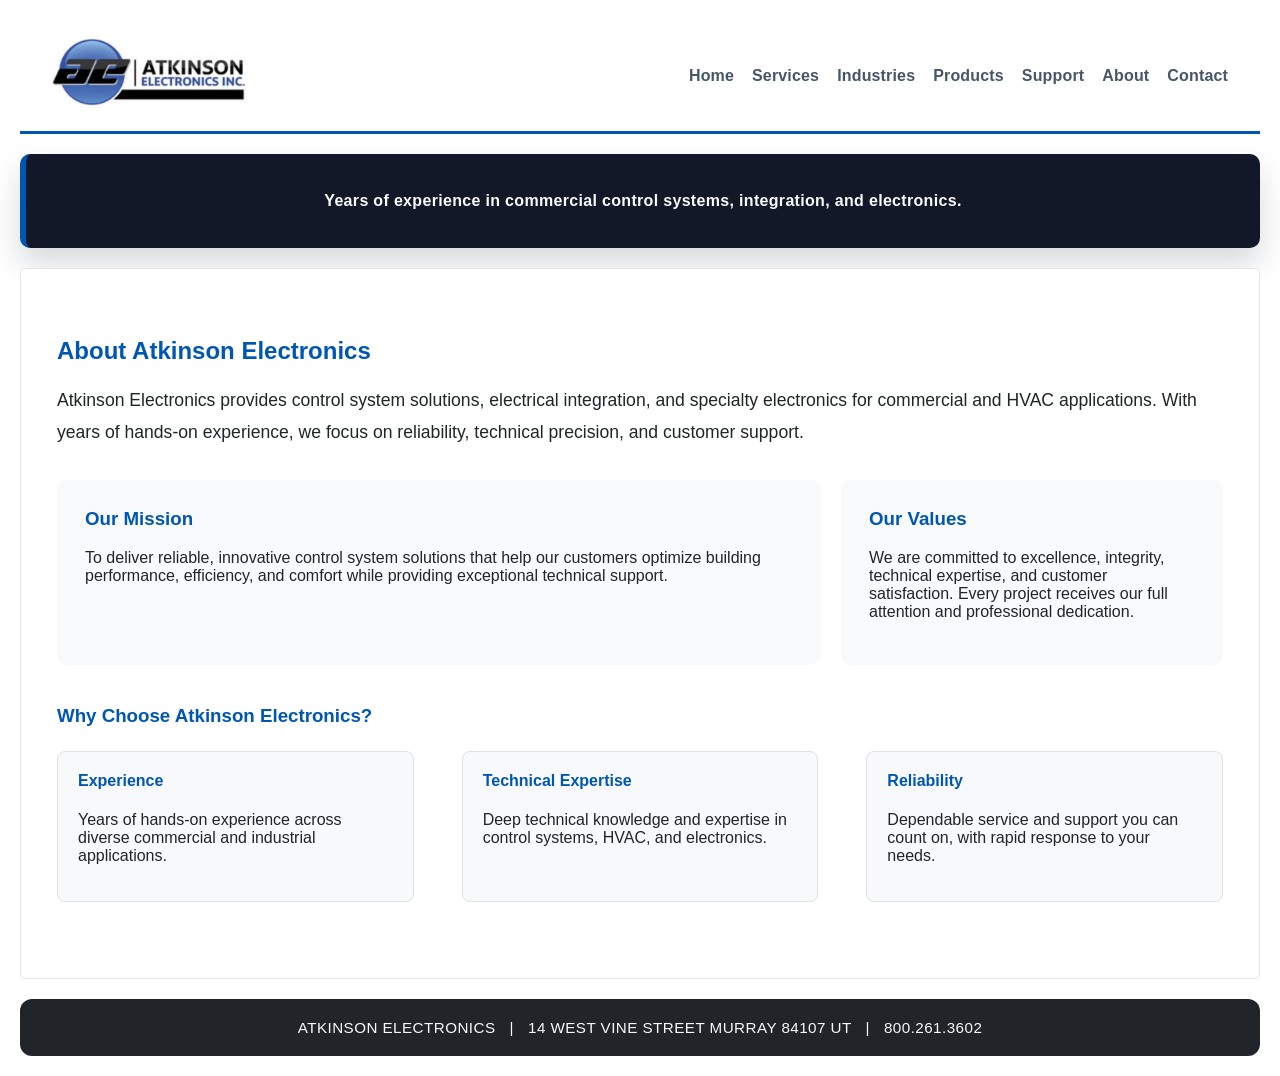
==== about.html @ 327e9774 "added pages for the menu bar" ====
<!DOCTYPE html>
<html lang="en">
<head>
  <meta charset="UTF-8" />
  <meta name="viewport" content="width=device-width, initial-scale=1.0"/>
  <title>About - Atkinson Electronics</title>
  <link rel="stylesheet" href="styles.css">
</head>
<body>
  <div class="container">
    <header class="topbar">
      <div class="brand-row">
        <a href="index.html"><img src="images/logo.png" alt="Atkinson Electronics Logo" class="logo"></a>
      </div>
      <nav class="nav">
        <a href="index.html" class="nav-item">Home</a>
        <a href="services.html" class="nav-item">Services</a>
        <a href="industries.html" class="nav-item">Industries</a>
        <a href="products.html" class="nav-item">Products</a>
        <a href="support.html" class="nav-item">Support</a>
        <a href="about.html" class="nav-item">About</a>
        <a href="contact.html" class="nav-item">Contact</a>
      </nav>
    </header>

    <section class="industrial-strip">
      <p>Years of experience in commercial control systems, integration, and electronics.</p>
    </section>

    <section class="section">
      <h2>About Atkinson Electronics</h2>
      <p style="font-size: 1.1rem; line-height: 1.8; margin-bottom: 24px;">Atkinson Electronics provides control system solutions, electrical integration, and specialty electronics for commercial and HVAC applications. With years of hands-on experience, we focus on reliability, technical precision, and customer support.</p>

      <div class="grid grid-2" style="margin-top: 32px;">
        <div style="padding: 28px; background: #f8fafc; border-radius: 10px;">
          <h3 style="color: #0056b3; margin-top: 0;">Our Mission</h3>
          <p>To deliver reliable, innovative control system solutions that help our customers optimize building performance, efficiency, and comfort while providing exceptional technical support.</p>
        </div>
        <div style="padding: 28px; background: #f8fafc; border-radius: 10px;">
          <h3 style="color: #0056b3; margin-top: 0;">Our Values</h3>
          <p>We are committed to excellence, integrity, technical expertise, and customer satisfaction. Every project receives our full attention and professional dedication.</p>
        </div>
      </div>

      <h3 style="margin-top: 40px; color: #0056b3;">Why Choose Atkinson Electronics?</h3>
      <div class="grid grid-3" style="margin-top: 24px;">
        <div class="card" style="text-align: left; padding: 20px;">
          <h4 style="color: #0056b3; margin-top: 0;">Experience</h4>
          <p>Years of hands-on experience across diverse commercial and industrial applications.</p>
        </div>
        <div class="card" style="text-align: left; padding: 20px;">
          <h4 style="color: #0056b3; margin-top: 0;">Technical Expertise</h4>
          <p>Deep technical knowledge and expertise in control systems, HVAC, and electronics.</p>
        </div>
        <div class="card" style="text-align: left; padding: 20px;">
          <h4 style="color: #0056b3; margin-top: 0;">Reliability</h4>
          <p>Dependable service and support you can count on, with rapid response to your needs.</p>
        </div>
      </div>
    </section>

    <footer class="site-footer">
      <p class="footer-text">ATKINSON ELECTRONICS &nbsp; | &nbsp; 14 WEST VINE STREET MURRAY 84107 UT &nbsp; | &nbsp; 800.261.3602</p>
    </footer>
  </div>
</body>
</html>
---- styles.css ----
body {
  font-family: Arial, sans-serif;
  background: white;
  margin: 0;
  padding: 20px;
  color: #212529;
}

.container {
  max-width: 1280px;
  margin: auto;
  display: flex;
  flex-direction: column;
  gap: 20px;
  overflow: visible;
}

.section {
  background: white;
  padding: 48px 36px;
  border-radius: 4px;
  box-shadow: none;
  border: 1px solid #e5e7eb;
}

.section > .grid {
  margin-top: 24px;
  margin-bottom: 28px;
}

.topbar {
  display: flex;
  align-items: center;
  justify-content: space-between;
  background: #ffffff;
  padding: 18px 32px;
  border-radius: 0;
  border-bottom: 3px solid #0056b3;
  box-shadow: none;
}

.brand-row {
  display: flex;
  align-items: center;
  gap: 18px;
}

.logo {
  max-width: 200px;
  height: auto;
}

.brand-row h1 {
  margin: 0;
  color: #0f172a;
  font-size: 1.55rem;
}

.brand-row p {
  margin: 4px 0 0;
  color: #475569;
  font-size: 0.95rem;
}
.hero-section {
  display: grid;
  grid-template-columns: 1.2fr 1fr;
  align-items: stretch;
  gap: 0;
  padding: 0;
  background: #1f2933;
  color: #fff;
  min-height: 430px;
  overflow: hidden;
  border-radius: 4px;
  box-shadow: none;
  width: 100%;
  margin: 0;
}

.hero-copy {
  padding: 64px 48px;
  display: flex;
  flex-direction: column;
  justify-content: center;
}

.hero-copy .eyebrow {
  display: inline-block;
  margin-bottom: 14px;
  color: #8ab4f8;
  font-size: 0.9rem;
  font-weight: 700;
  letter-spacing: 0.14em;
  text-transform: uppercase;
}

.hero-copy h2 {
  font-size: 2.8rem;
  line-height: 1.05;
  margin: 0 0 20px;
  color: #ffffff;
}

.hero-copy p {
  color: #d8d8d8;
  font-size: 1rem;
  line-height: 1.75;
  max-width: 620px;
}

.hero-actions {
  margin-top: 24px;
}

.hero-image {
  display: block;
  overflow: hidden;
  margin: 0;
  border-radius: 0;
}

.hero-image img {
  width: 100%;
  height: 100%;
  object-fit: cover;
  border-radius: 0;
}
.industrial-strip {
  background: #121827;
  color: #f8fafc;
  padding: 22px 28px;
  border-radius: 10px;
  border-left: 6px solid #0056b3;
  text-align: center;
  font-size: 1rem;
  font-weight: 600;
  letter-spacing: 0.02em;
  box-shadow: 0 16px 30px rgba(15,23,42,0.16);
}

@media (max-width: 900px) {
  .hero-section {
    grid-template-columns: 1fr;
    padding: 22px;
    width: calc(100% + 40px);
    margin-left: -20px;
  }

  .hero-image {
    justify-content: center;
    margin-top: 10px;
  }
}

.grid {
  display: grid;
  gap: 20px;
}

.grid-2 {
  grid-template-columns: 2fr 1fr;
}

.grid-3 {
  grid-template-columns: repeat(3, minmax(260px, 1fr));
  gap: 48px;
  justify-items: stretch;
  overflow: visible;
}

.flip-card {
  perspective: 2200px;
  width: 100%;
  position: relative;
  z-index: 1;
}

.flip-card:hover,
.flip-card:focus-within {
  z-index: 10;
}

.flip-card-inner {
  position: relative;
  width: 100%;
  min-height: 150px;
  transition: transform 0.6s ease;
  transform-style: preserve-3d;
  transform-origin: center center;
}

.flip-card:hover .flip-card-inner,
.flip-card:focus-within .flip-card-inner {
  transform: rotateY(180deg);
}

.flip-card-face {
  position: absolute;
  top: 0;
  left: 0;
  width: 100%;
  height: 100%;
  display: flex;
  align-items: center;
  justify-content: center;
  padding: 18px;
  border-radius: 8px;
  border: 1px solid #dee2e6;
  background: #ffffff;
  box-shadow: 0 1px 4px rgba(15,23,42,0.08);
  backface-visibility: hidden;
  -webkit-backface-visibility: hidden;
}

.flip-card-front {
  color: #0f172a;
}

.flip-card-front h3 {
  margin: 0;
  font-size: 1.2rem;
}

.flip-card-back {
  transform: rotateY(180deg);
  background: #f8fafc;
  color: #334155;
}

.flip-card-back p {
  margin: 0;
  line-height: 1.7;
}

.card {
  background: #f8f9fa;
  border: 1px solid #dee2e6;
  padding: 15px;
  border-radius: 8px;
  text-align: center;
}

.btn {
  background: #0056b3;
  color: white;
  border: none;
  padding: 10px 15px;
  display: inline-block;
  border-radius: 6px;
  margin-right: 10px;
  margin-top: 10px;
  text-decoration: none;
  cursor: pointer;
}

.btn:hover {
  background: #004085;
}

.nav {
  display: flex;
  flex-wrap: wrap;
  gap: 18px;
  justify-content: flex-end;
  align-items: center;
}

.nav-item {
  padding: 0;
  border-radius: 0;
  background: transparent;
  border: none;
  text-decoration: none;
  color: #475569;
  font-weight: 600;
  letter-spacing: 0.01em;
  transition: color 0.2s ease;
}

.nav-item:hover {
  color: #0f172a;
  text-decoration: underline;
}

h1, h2 {
  color: #0056b3;
}

.section-bg-circuit-board {
  background: linear-gradient(rgba(33,37,41,0.6), rgba(33,37,41,0.6)), url("images/circuitBoard.png");
  background-size: cover;
  background-position: center;
  color: #f8f9fa;
  padding: 40px 30px;
  min-height: 280px;
  display: flex;
  flex-direction: column;
  justify-content: center;
  align-items: center;
  text-align: center;
}

.section-bg-circuit-board h2 {
  font-size: 2.4rem;
  font-weight: 800;
  margin-bottom: 0.8rem;
  color: #8ec5ff;
  text-shadow: 0 3px 15px rgba(0,0,0,0.45);
  letter-spacing: 0.02em;
}

.section-bg-circuit-board p {
  font-size: 1.05rem;
  line-height: 1.8;
  max-width: 720px;
  text-shadow: 0 2px 10px rgba(0,0,0,0.35);
  margin: 0 auto 1.2rem;
}

.section-bg-circuit-board .btn {
  background: #0056b3;
  color: white;
  box-shadow: 0 6px 18px rgba(0,0,0,0.18);
  padding: 10px 18px;
  font-size: 0.95rem;
  min-width: 180px;
}

.section-bg-circuit-board .btn:hover {
  background: #004085;
}

.site-footer {
  background: #212529;
  color: #f8f9fa;
  text-align: center;
  padding: 20px;
  border-radius: 12px;
}

.footer-text {
  margin: 0;
  font-size: 0.95rem;
  letter-spacing: 0.03em;
}
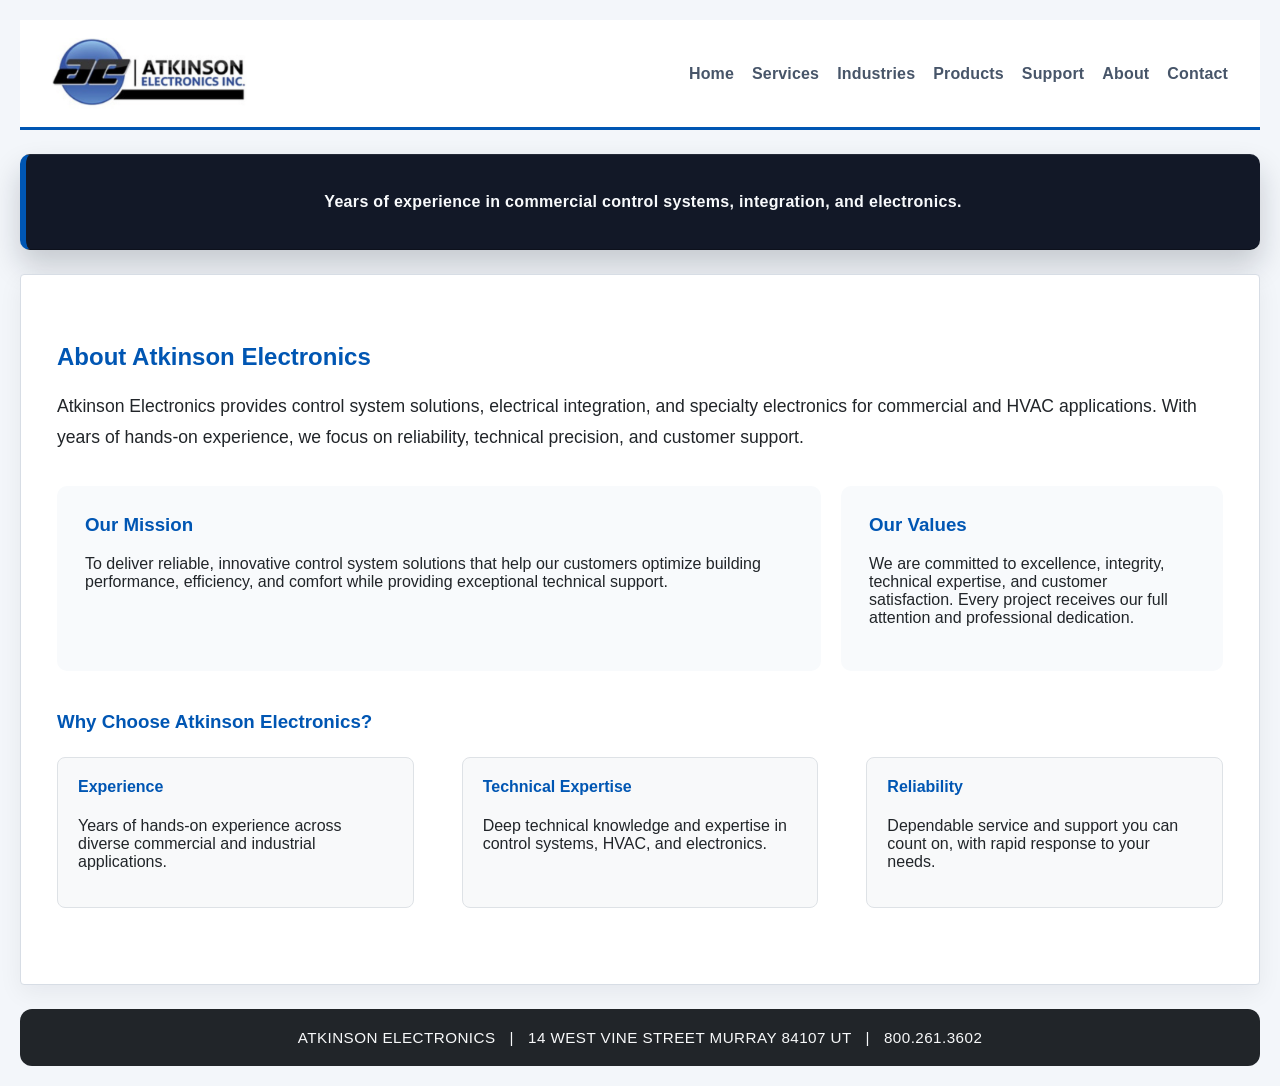
==== commit acf23db9: "added js file, also should be mobile friendly." ====
--- a/about.html
+++ b/about.html
@@ -12,7 +12,10 @@
       <div class="brand-row">
         <a href="index.html"><img src="images/logo.png" alt="Atkinson Electronics Logo" class="logo"></a>
       </div>
-      <nav class="nav">
+      <button class="nav-toggle" type="button" aria-expanded="false" aria-controls="site-nav">
+        Menu
+      </button>
+      <nav class="nav" id="site-nav">
         <a href="index.html" class="nav-item">Home</a>
         <a href="services.html" class="nav-item">Services</a>
         <a href="industries.html" class="nav-item">Industries</a>
@@ -63,5 +66,6 @@
       <p class="footer-text">ATKINSON ELECTRONICS &nbsp; | &nbsp; 14 WEST VINE STREET MURRAY 84107 UT &nbsp; | &nbsp; 800.261.3602</p>
     </footer>
   </div>
+  <script src="script.js"></script>
 </body>
-</html>+</html>
--- a/styles.css
+++ b/styles.css
@@ -1,9 +1,18 @@
 body {
   font-family: Arial, sans-serif;
-  background: white;
+  background: #f3f6fa;
   margin: 0;
   padding: 20px;
   color: #212529;
+}
+
+* {
+  box-sizing: border-box;
+}
+
+img {
+  display: block;
+  max-width: 100%;
 }
 
 .container {
@@ -11,7 +20,7 @@
   margin: auto;
   display: flex;
   flex-direction: column;
-  gap: 20px;
+  gap: 24px;
   overflow: visible;
 }
 
@@ -19,8 +28,8 @@
   background: white;
   padding: 48px 36px;
   border-radius: 4px;
-  box-shadow: none;
-  border: 1px solid #e5e7eb;
+  box-shadow: 0 8px 24px rgba(15,23,42,0.06);
+  border: 1px solid #d7dde5;
 }
 
 .section > .grid {
@@ -131,24 +140,27 @@
   padding: 22px 28px;
   border-radius: 10px;
   border-left: 6px solid #0056b3;
+  border-top: 1px solid rgba(255,255,255,0.08);
+  border-bottom: 1px solid rgba(0,0,0,0.28);
   text-align: center;
   font-size: 1rem;
   font-weight: 600;
   letter-spacing: 0.02em;
-  box-shadow: 0 16px 30px rgba(15,23,42,0.16);
+  box-shadow: 0 16px 30px rgba(15,23,42,0.2);
 }
 
 @media (max-width: 900px) {
   .hero-section {
     grid-template-columns: 1fr;
-    padding: 22px;
-    width: calc(100% + 40px);
-    margin-left: -20px;
+    min-height: 0;
   }
 
   .hero-image {
-    justify-content: center;
-    margin-top: 10px;
+    min-height: 260px;
+  }
+
+  .hero-image img {
+    min-height: 260px;
   }
 }
 
@@ -157,20 +169,24 @@
   gap: 20px;
 }
 
+.grid > * {
+  min-width: 0;
+}
+
 .grid-2 {
   grid-template-columns: 2fr 1fr;
 }
 
 .grid-3 {
-  grid-template-columns: repeat(3, minmax(260px, 1fr));
+  grid-template-columns: repeat(auto-fit, minmax(min(100%, 260px), 1fr));
   gap: 48px;
   justify-items: stretch;
-  overflow: visible;
 }
 
 .flip-card {
   perspective: 2200px;
   width: 100%;
+  height: 150px;
   position: relative;
   z-index: 1;
 }
@@ -183,7 +199,7 @@
 .flip-card-inner {
   position: relative;
   width: 100%;
-  min-height: 150px;
+  height: 100%;
   transition: transform 0.6s ease;
   transform-style: preserve-3d;
   transform-origin: center center;
@@ -198,6 +214,7 @@
   position: absolute;
   top: 0;
   left: 0;
+  box-sizing: border-box;
   width: 100%;
   height: 100%;
   display: flex;
@@ -206,14 +223,15 @@
   padding: 18px;
   border-radius: 8px;
   border: 1px solid #dee2e6;
-  background: #ffffff;
+  background: #0056b3;
   box-shadow: 0 1px 4px rgba(15,23,42,0.08);
   backface-visibility: hidden;
   -webkit-backface-visibility: hidden;
+
 }
 
 .flip-card-front {
-  color: #0f172a;
+  color: #ffffff;
 }
 
 .flip-card-front h3 {
@@ -223,8 +241,8 @@
 
 .flip-card-back {
   transform: rotateY(180deg);
-  background: #f8fafc;
-  color: #334155;
+  background: #004a99;
+  color: #ffffff;
 }
 
 .flip-card-back p {
@@ -238,6 +256,59 @@
   padding: 15px;
   border-radius: 8px;
   text-align: center;
+}
+
+.accordion {
+  display: grid;
+  gap: 12px;
+}
+
+.accordion-item {
+  background: #f8f9fa;
+  border: 1px solid #dee2e6;
+  border-radius: 8px;
+  overflow: hidden;
+}
+
+.accordion-item summary {
+  display: flex;
+  align-items: center;
+  justify-content: space-between;
+  gap: 16px;
+  padding: 16px;
+  color: #0056b3;
+  font-weight: 700;
+  cursor: pointer;
+  list-style: none;
+}
+
+.accordion-item summary::-webkit-details-marker {
+  display: none;
+}
+
+.accordion-item summary::after {
+  content: "+";
+  flex: 0 0 auto;
+  color: #0056b3;
+  font-size: 1.35rem;
+  line-height: 1;
+}
+
+.accordion-item[open] summary {
+  background: #0056b3;
+  color: #ffffff;
+}
+
+.accordion-item[open] summary::after {
+  content: "-";
+  color: #ffffff;
+}
+
+.accordion-item p {
+  margin: 0;
+  padding: 16px;
+  color: #334155;
+  line-height: 1.7;
 }
 
 .btn {
@@ -265,6 +336,22 @@
   align-items: center;
 }
 
+.nav-toggle {
+  display: none;
+  background: #0056b3;
+  color: #ffffff;
+  border: 0;
+  border-radius: 6px;
+  padding: 10px 14px;
+  font: inherit;
+  font-weight: 700;
+  cursor: pointer;
+}
+
+.nav-toggle:hover {
+  background: #004085;
+}
+
 .nav-item {
   padding: 0;
   border-radius: 0;
@@ -284,6 +371,7 @@
 
 h1, h2 {
   color: #0056b3;
+  line-height: 1.15;
 }
 
 .section-bg-circuit-board {
@@ -342,4 +430,188 @@
   margin: 0;
   font-size: 0.95rem;
   letter-spacing: 0.03em;
-}
+  overflow-wrap: anywhere;
+}
+
+@media (max-width: 900px) {
+  body {
+    padding: 14px;
+  }
+
+  .container {
+    gap: 18px;
+  }
+
+  .topbar {
+    flex-direction: column;
+    align-items: center;
+    gap: 18px;
+    padding: 18px;
+  }
+
+  .logo {
+    max-width: 180px;
+  }
+
+  .nav {
+    justify-content: center;
+    gap: 10px 16px;
+  }
+
+  .nav-item {
+    font-size: 0.95rem;
+  }
+
+  .section {
+    padding: 34px 24px;
+  }
+
+  .hero-copy {
+    padding: 42px 28px;
+  }
+
+  .hero-copy h2 {
+    font-size: 2.15rem;
+  }
+
+  .grid-2 {
+    grid-template-columns: 1fr;
+  }
+
+  .grid-3 {
+    gap: 20px;
+  }
+
+  .section-bg-circuit-board h2 {
+    font-size: 2rem;
+  }
+}
+
+@media (max-width: 560px) {
+  body {
+    padding: 10px;
+  }
+
+  .container {
+    gap: 14px;
+  }
+
+  .topbar {
+    align-items: stretch;
+    gap: 12px;
+    padding: 16px 12px;
+  }
+
+  .brand-row {
+    justify-content: center;
+  }
+
+  .nav-toggle {
+    display: block;
+    width: 100%;
+  }
+
+  .nav {
+    display: none;
+    width: 100%;
+    gap: 0;
+    border: 1px solid #d7dde5;
+    border-radius: 8px;
+    overflow: hidden;
+  }
+
+  .nav.is-open {
+    display: grid;
+  }
+
+  .nav-item {
+    display: block;
+    padding: 12px 14px;
+    background: #ffffff;
+    border-bottom: 1px solid #e5e7eb;
+    font-size: 0.9rem;
+  }
+
+  .nav-item:last-child {
+    border-bottom: 0;
+  }
+
+  .nav-item:hover {
+    background: #f8fafc;
+    text-decoration: none;
+  }
+
+  .section {
+    padding: 28px 18px;
+  }
+
+  .section > .grid {
+    margin-bottom: 12px;
+  }
+
+  .hero-copy {
+    padding: 34px 22px;
+  }
+
+  .hero-copy .eyebrow {
+    font-size: 0.78rem;
+    line-height: 1.4;
+  }
+
+  .hero-copy h2 {
+    font-size: 1.85rem;
+    line-height: 1.12;
+  }
+
+  .hero-copy p {
+    font-size: 0.95rem;
+    line-height: 1.65;
+  }
+
+  .hero-actions {
+    display: grid;
+    gap: 10px;
+  }
+
+  .btn {
+    width: 100%;
+    margin: 0;
+    text-align: center;
+  }
+
+  .hero-image {
+    min-height: 220px;
+  }
+
+  .hero-image img {
+    min-height: 220px;
+  }
+
+  .industrial-strip {
+    padding: 18px;
+    font-size: 0.95rem;
+  }
+
+  .accordion-item summary {
+    align-items: flex-start;
+    padding: 14px;
+    font-size: 0.98rem;
+  }
+
+  .accordion-item p {
+    padding: 14px;
+  }
+
+  .section-bg-circuit-board {
+    padding: 34px 20px;
+  }
+
+  .section-bg-circuit-board h2 {
+    font-size: 1.7rem;
+  }
+
+  .footer-text {
+    font-size: 0.82rem;
+    line-height: 1.6;
+  }
+}
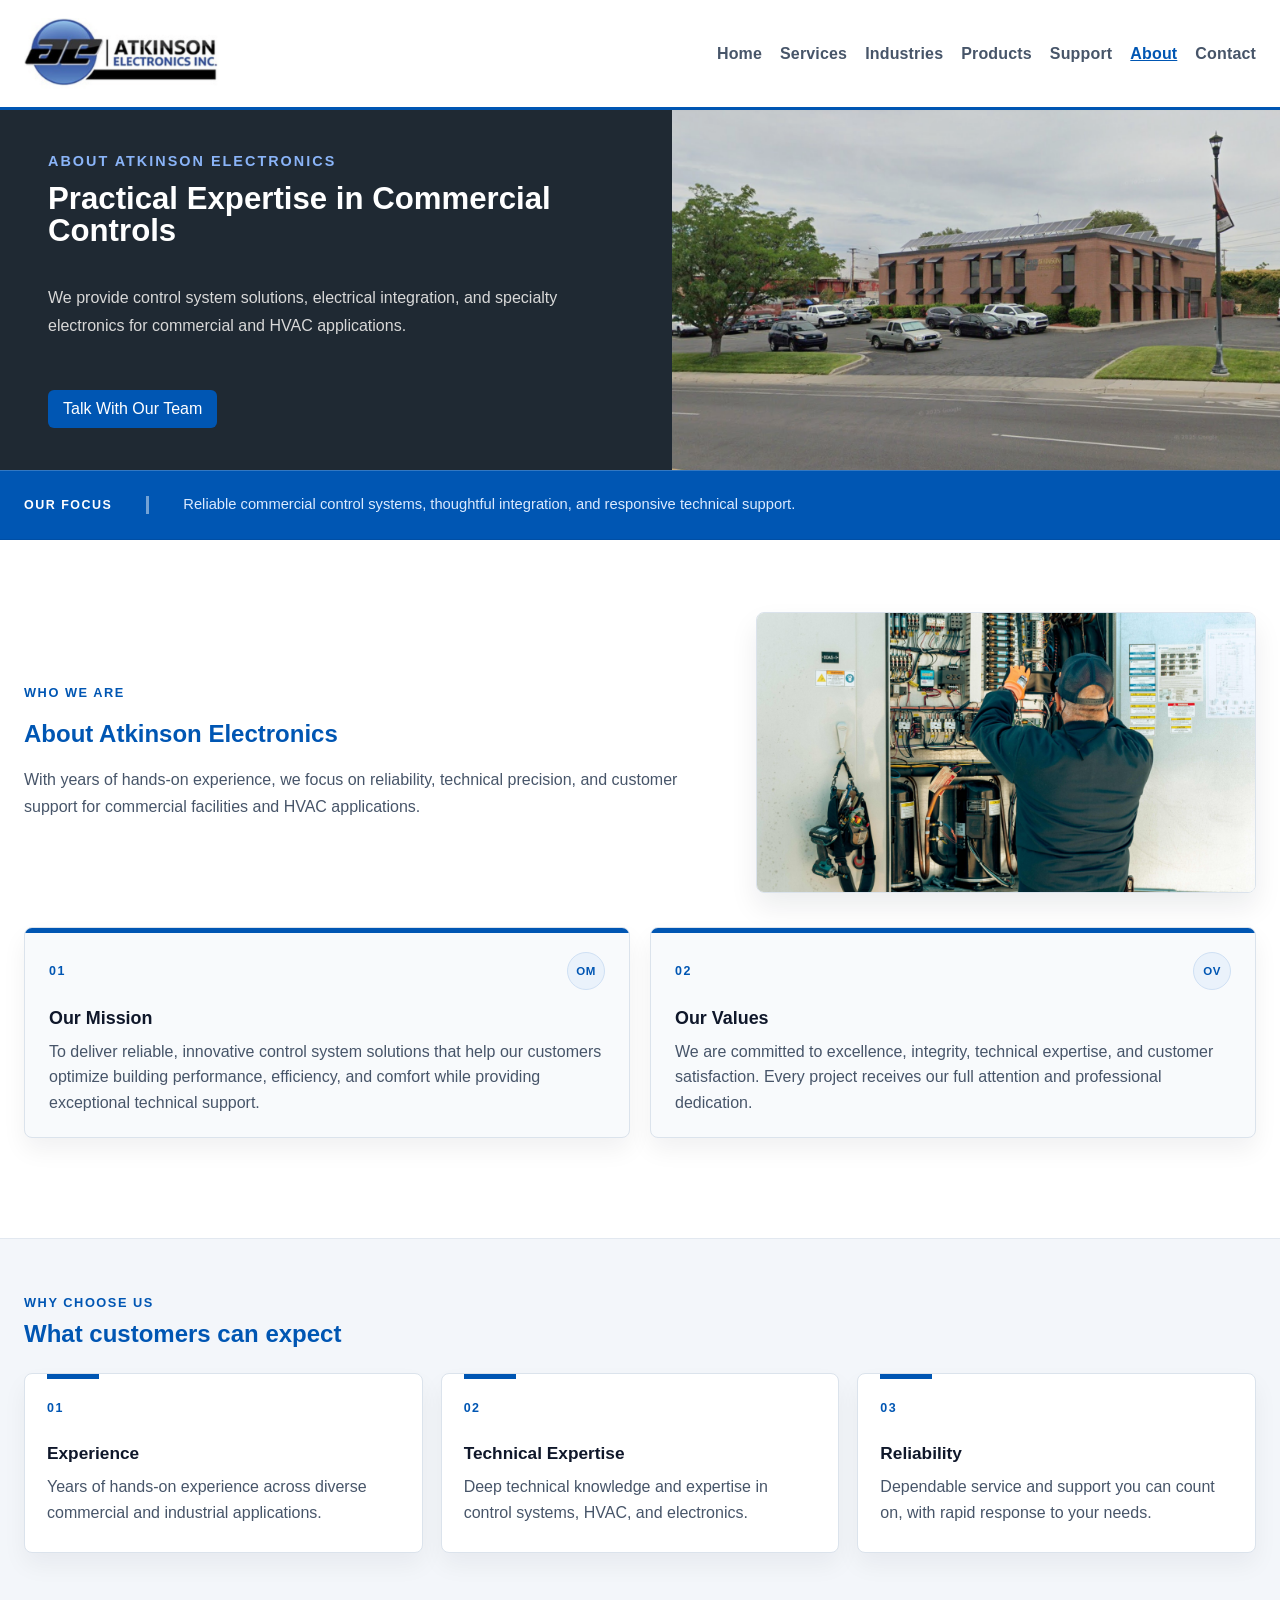
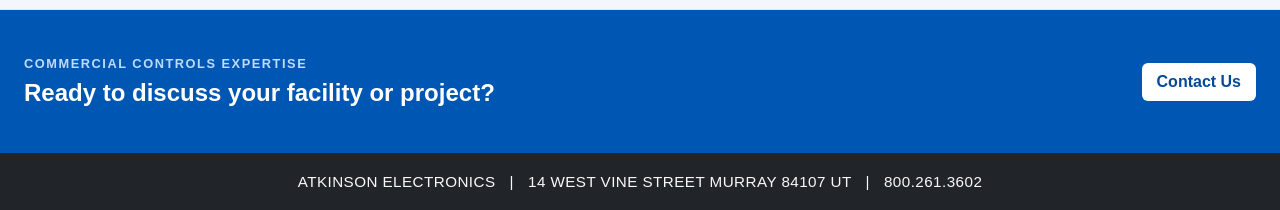
==== commit b93a93db: "added pictures, added styling to everything" ====
--- a/about.html
+++ b/about.html
@@ -6,7 +6,7 @@
   <title>About - Atkinson Electronics</title>
   <link rel="stylesheet" href="styles.css">
 </head>
-<body>
+<body class="interior-page about-page">
   <div class="container">
     <header class="topbar">
       <div class="brand-row">
@@ -19,46 +19,90 @@
         <a href="index.html" class="nav-item">Home</a>
         <a href="services.html" class="nav-item">Services</a>
         <a href="industries.html" class="nav-item">Industries</a>
-        <a href="products.html" class="nav-item">Products</a>
+        <a href="https://atkinsonelectronics.com/" class="nav-item">Products</a>
         <a href="support.html" class="nav-item">Support</a>
-        <a href="about.html" class="nav-item">About</a>
+        <a href="about.html" class="nav-item" aria-current="page">About</a>
         <a href="contact.html" class="nav-item">Contact</a>
       </nav>
     </header>
 
-    <section class="industrial-strip">
-      <p>Years of experience in commercial control systems, integration, and electronics.</p>
+    <section class="section hero-section interior-hero">
+      <div class="hero-copy">
+        <div class="eyebrow">About Atkinson Electronics</div>
+        <h1>Practical Expertise in Commercial Controls</h1>
+        <p>We provide control system solutions, electrical integration, and specialty electronics for commercial and HVAC applications.</p>
+        <div class="hero-actions">
+          <a href="contact.html" class="btn">Talk With Our Team</a>
+        </div>
+      </div>
+      <div class="hero-image">
+        <img src="images/atkinson-building.png" alt="Atkinson Electronics building in Murray, Utah">
+      </div>
     </section>
 
-    <section class="section">
-      <h2>About Atkinson Electronics</h2>
-      <p style="font-size: 1.1rem; line-height: 1.8; margin-bottom: 24px;">Atkinson Electronics provides control system solutions, electrical integration, and specialty electronics for commercial and HVAC applications. With years of hands-on experience, we focus on reliability, technical precision, and customer support.</p>
+    <section class="industrial-strip" aria-label="Company experience">
+      <div class="industrial-strip-inner">
+        <strong class="industrial-strip-label">Our Focus</strong>
+        <p>Reliable commercial control systems, thoughtful integration, and responsive technical support.</p>
+      </div>
+    </section>
 
-      <div class="grid grid-2" style="margin-top: 32px;">
-        <div style="padding: 28px; background: #f8fafc; border-radius: 10px;">
-          <h3 style="color: #0056b3; margin-top: 0;">Our Mission</h3>
+    <section class="section services-section page-band-white">
+      <div class="services-overview">
+        <div class="services-overview-copy">
+          <p class="section-kicker">Who we are</p>
+          <h2>About Atkinson Electronics</h2>
+          <p class="section-intro">With years of hands-on experience, we focus on reliability, technical precision, and customer support for commercial facilities and HVAC applications.</p>
+        </div>
+        <figure class="services-overview-media">
+          <img src="images/tech-panel.jpg" alt="Technician working with commercial control panel equipment">
+        </figure>
+      </div>
+
+      <div class="grid service-card-grid">
+        <div class="service-card">
+          <div class="service-card-header"><span class="service-label">01</span><span class="service-icon" aria-hidden="true">OM</span></div>
+          <h3>Our Mission</h3>
           <p>To deliver reliable, innovative control system solutions that help our customers optimize building performance, efficiency, and comfort while providing exceptional technical support.</p>
         </div>
-        <div style="padding: 28px; background: #f8fafc; border-radius: 10px;">
-          <h3 style="color: #0056b3; margin-top: 0;">Our Values</h3>
+        <div class="service-card">
+          <div class="service-card-header"><span class="service-label">02</span><span class="service-icon" aria-hidden="true">OV</span></div>
+          <h3>Our Values</h3>
           <p>We are committed to excellence, integrity, technical expertise, and customer satisfaction. Every project receives our full attention and professional dedication.</p>
         </div>
       </div>
+    </section>
 
-      <h3 style="margin-top: 40px; color: #0056b3;">Why Choose Atkinson Electronics?</h3>
-      <div class="grid grid-3" style="margin-top: 24px;">
-        <div class="card" style="text-align: left; padding: 20px;">
-          <h4 style="color: #0056b3; margin-top: 0;">Experience</h4>
+    <section class="service-process page-band-soft" aria-labelledby="about-values-title">
+      <div class="band-inner">
+        <div class="service-process-header">
+          <p class="section-kicker">Why choose us</p>
+          <h2 id="about-values-title">What customers can expect</h2>
+        </div>
+        <div class="service-process-steps">
+          <div class="process-step">
+            <span class="process-step-number">01</span>
+            <h3>Experience</h3>
           <p>Years of hands-on experience across diverse commercial and industrial applications.</p>
+          </div>
+          <div class="process-step">
+            <span class="process-step-number">02</span>
+            <h3>Technical Expertise</h3>
+          <p>Deep technical knowledge and expertise in control systems, HVAC, and electronics.</p>
+          </div>
+          <div class="process-step">
+            <span class="process-step-number">03</span>
+            <h3>Reliability</h3>
+          <p>Dependable service and support you can count on, with rapid response to your needs.</p>
+          </div>
         </div>
-        <div class="card" style="text-align: left; padding: 20px;">
-          <h4 style="color: #0056b3; margin-top: 0;">Technical Expertise</h4>
-          <p>Deep technical knowledge and expertise in control systems, HVAC, and electronics.</p>
-        </div>
-        <div class="card" style="text-align: left; padding: 20px;">
-          <h4 style="color: #0056b3; margin-top: 0;">Reliability</h4>
-          <p>Dependable service and support you can count on, with rapid response to your needs.</p>
-        </div>
+      </div>
+    </section>
+
+    <section class="service-cta">
+      <div class="service-cta-inner band-inner">
+        <div><p class="section-kicker">Commercial controls expertise</p><h2>Ready to discuss your facility or project?</h2></div>
+        <a href="contact.html" class="btn btn-light">Contact Us</a>
       </div>
     </section>
 
--- a/styles.css
+++ b/styles.css
@@ -103,6 +103,7 @@
   text-transform: uppercase;
 }
 
+.hero-copy h1,
 .hero-copy h2 {
   font-size: 2.8rem;
   line-height: 1.05;
@@ -135,18 +136,43 @@
   border-radius: 0;
 }
 .industrial-strip {
-  background: #121827;
-  color: #f8fafc;
-  padding: 22px 28px;
+  background: #0056b3;
+  color: #ffffff;
+  padding: 0;
   border-radius: 10px;
-  border-left: 6px solid #0056b3;
-  border-top: 1px solid rgba(255,255,255,0.08);
-  border-bottom: 1px solid rgba(0,0,0,0.28);
-  text-align: center;
-  font-size: 1rem;
-  font-weight: 600;
-  letter-spacing: 0.02em;
-  box-shadow: 0 16px 30px rgba(15,23,42,0.2);
+  border-left: 6px solid #004a99;
+  border-top: 1px solid rgba(255, 255, 255, 0.2);
+  border-bottom: 1px solid rgba(0, 64, 133, 0.32);
+  box-shadow: none;
+}
+
+.industrial-strip-inner {
+  display: grid;
+  grid-template-columns: auto minmax(0, 1fr);
+  align-items: center;
+  gap: 34px;
+  width: min(calc(100% - 48px), 1280px);
+  margin: 0 auto;
+  padding: 22px 0;
+}
+
+.industrial-strip-label {
+  padding-right: 34px;
+  border-right: 3px solid rgba(255, 255, 255, 0.45);
+  color: #ffffff;
+  font-size: 0.78rem;
+  letter-spacing: 0.12em;
+  line-height: 1.5;
+  text-transform: uppercase;
+  white-space: nowrap;
+}
+
+.industrial-strip-inner p {
+  margin: 0;
+  color: #dbeafe;
+  font-size: 0.92rem;
+  font-weight: 400;
+  line-height: 1.6;
 }
 
 @media (max-width: 900px) {
@@ -186,7 +212,7 @@
 .flip-card {
   perspective: 2200px;
   width: 100%;
-  height: 150px;
+  height: 200px;
   position: relative;
   z-index: 1;
 }
@@ -240,13 +266,16 @@
 }
 
 .flip-card-back {
+  justify-content: flex-start;
   transform: rotateY(180deg);
   background: #004a99;
   color: #ffffff;
+  text-align: left;
 }
 
 .flip-card-back p {
   margin: 0;
+  font-size: 0.96rem;
   line-height: 1.7;
 }
 
@@ -258,16 +287,186 @@
   text-align: center;
 }
 
+.section-intro {
+  max-width: 820px;
+  margin: -2px 0 28px;
+  color: #475569;
+  line-height: 1.7;
+}
+
+.section-kicker {
+  margin: 0 0 10px;
+  color: #0056b3;
+  font-size: 0.8rem;
+  font-weight: 800;
+  letter-spacing: 0.12em;
+  text-transform: uppercase;
+}
+
+.support-section {
+  background:
+    linear-gradient(135deg, rgba(0, 86, 179, 0.06), rgba(255, 255, 255, 0) 42%),
+    #ffffff;
+}
+
+.support-grid {
+  grid-template-columns: repeat(2, minmax(0, 1fr));
+  gap: 18px;
+}
+
+.support-card {
+  position: relative;
+  overflow: hidden;
+  min-height: 150px;
+  background: #ffffff;
+  border: 1px solid #dbe3ec;
+  border-radius: 8px;
+  padding: 24px 22px 22px;
+  text-align: left;
+  box-shadow: 0 12px 24px rgba(15, 23, 42, 0.06);
+}
+
+.support-card::before {
+  content: "";
+  position: absolute;
+  inset: 0 0 auto;
+  height: 4px;
+  background: #0056b3;
+}
+
+.support-label {
+  display: inline-block;
+  margin-bottom: 18px;
+  color: #0056b3;
+  font-size: 0.78rem;
+  font-weight: 800;
+  letter-spacing: 0.12em;
+}
+
+.support-card h3 {
+  margin: 0 0 8px;
+  color: #0f172a;
+  font-size: 1.08rem;
+}
+
+.support-card p {
+  margin: 0;
+  color: #475569;
+  font-size: 0.94rem;
+  line-height: 1.55;
+}
+
+.home-info-grid {
+  align-items: stretch;
+}
+
+.home-info-grid > .section {
+  height: 100%;
+}
+
+.why-choose-section {
+  background:
+    linear-gradient(135deg, rgba(0, 86, 179, 0.05), rgba(255, 255, 255, 0) 44%),
+    #ffffff;
+  display: flex;
+  flex-direction: column;
+}
+
+.why-choose-section .section-intro {
+  margin-bottom: 24px;
+}
+
+.why-cta {
+  margin-top: auto;
+  padding-top: 28px;
+}
+
+.why-cta p {
+  margin: 0 0 10px;
+  color: #475569;
+  font-size: 0.95rem;
+  line-height: 1.55;
+}
+
+.why-cta .btn {
+  margin: 0;
+}
+
+.work-grid {
+  gap: 24px;
+}
+
+.work-intro {
+  display: grid;
+  grid-template-columns: minmax(0, 0.9fr) minmax(360px, 1.1fr);
+  align-items: center;
+  gap: 42px;
+  margin-bottom: 32px;
+}
+
+.work-intro-copy .section-intro {
+  margin-bottom: 0;
+}
+
+.work-image {
+  aspect-ratio: 7 / 4;
+  height: auto;
+  margin: 0;
+  overflow: hidden;
+  border-radius: 8px;
+  border: 1px solid #dbe3ec;
+}
+
+.work-image img {
+  width: 100%;
+  height: 100%;
+  object-fit: contain;
+}
+
+.work-card {
+  position: relative;
+  min-height: 220px;
+  background: #f8fafc;
+  border: 1px solid #dbe3ec;
+  border-radius: 8px;
+  padding: 28px 24px;
+  text-align: left;
+  overflow: hidden;
+}
+
+.work-card::before {
+  content: "";
+  position: absolute;
+  left: 24px;
+  top: 0;
+  width: 56px;
+  height: 5px;
+  background: #0056b3;
+}
+
+.work-card h3 {
+  margin: 0 0 14px;
+  color: #0f172a;
+  font-size: 1.12rem;
+}
+
+.work-card p {
+  margin: 0;
+  color: #475569;
+  line-height: 1.65;
+}
+
 .accordion {
   display: grid;
-  gap: 12px;
+  gap: 14px;
 }
 
 .accordion-item {
-  background: #f8f9fa;
-  border: 1px solid #dee2e6;
+  background: #ffffff;
+  border: 1px solid rgba(0, 86, 179, 0.2);
   border-radius: 8px;
   overflow: hidden;
+  box-shadow: 0 10px 22px rgba(15, 23, 42, 0.06);
 }
 
 .accordion-item summary {
@@ -275,27 +474,38 @@
   align-items: center;
   justify-content: space-between;
   gap: 16px;
-  padding: 16px;
-  color: #0056b3;
+  padding: 18px 20px;
+  background: #0056b3;
+  color: #ffffff;
   font-weight: 700;
   cursor: pointer;
   list-style: none;
+  outline: none;
+  transition: background 0.2s ease;
 }
 
 .accordion-item summary::-webkit-details-marker {
   display: none;
+}
+
+.accordion-item summary:focus-visible {
+  box-shadow: inset 0 0 0 3px rgba(255, 255, 255, 0.35);
 }
 
 .accordion-item summary::after {
   content: "+";
   flex: 0 0 auto;
-  color: #0056b3;
+  color: #ffffff;
   font-size: 1.35rem;
   line-height: 1;
 }
 
+.accordion-item summary:hover {
+  background: #004a99;
+}
+
 .accordion-item[open] summary {
-  background: #0056b3;
+  background: linear-gradient(135deg, #004a99, #003f80);
   color: #ffffff;
 }
 
@@ -306,9 +516,9 @@
 
 .accordion-item p {
   margin: 0;
-  padding: 16px;
+  padding: 18px 20px 20px;
   color: #334155;
-  line-height: 1.7;
+  line-height: 1.65;
 }
 
 .btn {
@@ -369,7 +579,13 @@
   text-decoration: underline;
 }
 
-h1, h2 {
+.nav-item[aria-current="page"] {
+  color: #0056b3;
+  text-decoration: underline;
+}
+
+h1,
+h2 {
   color: #0056b3;
   line-height: 1.15;
 }
@@ -379,8 +595,8 @@
   background-size: cover;
   background-position: center;
   color: #f8f9fa;
-  padding: 40px 30px;
-  min-height: 280px;
+  padding: 30px;
+  min-height: 210px;
   display: flex;
   flex-direction: column;
   justify-content: center;
@@ -389,9 +605,9 @@
 }
 
 .section-bg-circuit-board h2 {
-  font-size: 2.4rem;
+  font-size: 1.8rem;
   font-weight: 800;
-  margin-bottom: 0.8rem;
+  margin: 0 0 0.7rem;
   color: #8ec5ff;
   text-shadow: 0 3px 15px rgba(0,0,0,0.45);
   letter-spacing: 0.02em;
@@ -409,8 +625,8 @@
   background: #0056b3;
   color: white;
   box-shadow: 0 6px 18px rgba(0,0,0,0.18);
-  padding: 10px 18px;
-  font-size: 0.95rem;
+  padding: 9px 16px;
+  font-size: 0.9rem;
   min-width: 180px;
 }
 
@@ -433,6 +649,552 @@
   overflow-wrap: anywhere;
 }
 
+/* Full-width page bands keep content aligned to the same readable measure. */
+.home-page,
+.interior-page {
+  --page-gutter: max(24px, calc((100vw - 1280px) / 2 + 24px));
+  padding: 0;
+  background: #ffffff;
+}
+
+.home-page .container,
+.interior-page .container {
+  max-width: none;
+  gap: 0;
+}
+
+.home-page .topbar,
+.interior-page .topbar {
+  width: 100%;
+  padding-right: var(--page-gutter);
+  padding-left: var(--page-gutter);
+}
+
+.band-inner {
+  width: min(calc(100% - 48px), 1280px);
+  margin-right: auto;
+  margin-left: auto;
+}
+
+.home-page .hero-section,
+.interior-page .hero-section {
+  border: 0;
+  border-radius: 0;
+}
+
+.home-page .industrial-strip,
+.interior-page .industrial-strip {
+  margin: 0;
+  border-right: 0;
+  border-left: 0;
+  border-radius: 0;
+  box-shadow: none;
+}
+
+.page-band-white {
+  background: #ffffff;
+}
+
+.page-band-soft {
+  background: #f3f6fa;
+  border-top: 1px solid #e2e8f0;
+  border-bottom: 1px solid #e2e8f0;
+}
+
+.what-we-do-section > .grid {
+  margin-top: 28px;
+}
+
+.home-page .what-we-do-section,
+.home-page .work-section {
+  width: 100%;
+  padding: 72px var(--page-gutter);
+  border: 0;
+  border-radius: 0;
+  box-shadow: none;
+}
+
+.home-page .home-info-grid {
+  gap: 56px;
+  width: 100%;
+  padding: 72px var(--page-gutter);
+}
+
+.home-page .home-info-grid > .section {
+  height: auto;
+  padding: 0;
+  background: transparent;
+  border: 0;
+  border-radius: 0;
+  box-shadow: none;
+}
+
+.home-page .why-choose-section {
+  background: transparent;
+}
+
+.home-page .section-bg-circuit-board {
+  min-height: 280px;
+  width: 100%;
+  padding: 48px var(--page-gutter);
+  border: 0;
+  border-radius: 0;
+  box-shadow: none;
+}
+
+.home-page .work-section {
+  background: transparent;
+}
+
+.service-cta {
+  padding: 46px 0;
+  background: #0056b3;
+  color: #ffffff;
+}
+
+.service-cta-inner {
+  display: flex;
+  align-items: center;
+  justify-content: space-between;
+  gap: 32px;
+}
+
+.service-cta .section-kicker {
+  margin-bottom: 8px;
+  color: #bfdbfe;
+}
+
+.service-cta h2 {
+  margin: 0;
+  color: #ffffff;
+}
+
+.service-cta-contact {
+  margin: 12px 0 0;
+  color: #dbeafe;
+  line-height: 1.6;
+}
+
+.service-cta-contact a {
+  color: #ffffff;
+  font-weight: 700;
+}
+
+.service-cta-contact a:hover {
+  color: #ffffff;
+}
+
+.service-cta .btn-light {
+  flex: 0 0 auto;
+  margin: 0;
+  background: #ffffff;
+  color: #004a99;
+  font-weight: 700;
+}
+
+.service-cta .btn-light:hover {
+  background: #eaf2fb;
+}
+
+.home-page .site-footer,
+.interior-page .site-footer {
+  border-radius: 0;
+}
+
+.interior-hero {
+  grid-template-columns: minmax(0, 1.05fr) minmax(320px, 0.95fr);
+  min-height: 360px;
+}
+
+.interior-hero .hero-copy {
+  padding-top: 52px;
+  padding-bottom: 52px;
+}
+
+.interior-hero .hero-copy h1 {
+  font-size: 2.35rem;
+}
+
+:is(.services-page, .industries-page, .support-page, .contact-page, .about-page) .interior-hero {
+  height: 360px;
+  min-height: 0;
+}
+
+:is(.services-page, .industries-page, .support-page, .contact-page, .about-page) .interior-hero .hero-copy {
+  padding-top: 36px;
+  padding-bottom: 36px;
+}
+
+:is(.services-page, .industries-page, .support-page, .contact-page, .about-page) .interior-hero .hero-copy h1 {
+  font-size: 1.95rem;
+}
+
+:is(.services-page, .industries-page, .support-page, .contact-page, .about-page) .interior-hero .hero-image,
+:is(.services-page, .industries-page, .support-page, .contact-page, .about-page) .interior-hero .hero-image img {
+  min-height: 0;
+}
+
+:is(.services-page, .industries-page, .support-page, .contact-page, .about-page) .interior-hero .hero-image {
+  background: #111827;
+}
+
+:is(.services-page, .industries-page, .support-page, .contact-page, .about-page) .interior-hero .hero-image img {
+  width: 100%;
+  height: 100%;
+  object-fit: cover;
+  object-position: center;
+  filter: saturate(0.92) contrast(0.96);
+}
+
+.services-section {
+  width: 100%;
+  padding: 72px var(--page-gutter);
+  border: 0;
+  border-radius: 0;
+  box-shadow: none;
+}
+
+.services-overview {
+  display: grid;
+  grid-template-columns: minmax(0, 0.9fr) minmax(320px, 0.65fr);
+  align-items: center;
+  gap: 40px;
+  margin-bottom: 34px;
+}
+
+.services-overview-copy .section-intro {
+  margin-bottom: 0;
+}
+
+.services-overview-media {
+  aspect-ratio: 16 / 9;
+  margin: 0;
+  overflow: hidden;
+  border: 1px solid #dbe3ec;
+  border-radius: 8px;
+  box-shadow: 0 14px 28px rgba(15, 23, 42, 0.08);
+}
+
+.services-overview-media img {
+  width: 100%;
+  height: 100%;
+  object-fit: cover;
+}
+
+.service-card-grid {
+  grid-template-columns: repeat(2, minmax(0, 1fr));
+  gap: 20px;
+  margin-top: 0;
+}
+
+.service-card {
+  position: relative;
+  min-height: 160px;
+  overflow: hidden;
+  padding: 24px 24px 22px;
+  background: #f8fafc;
+  border: 1px solid #dbe3ec;
+  border-radius: 8px;
+  text-align: left;
+  box-shadow: 0 12px 24px rgba(15, 23, 42, 0.06);
+}
+
+.service-card::before {
+  content: "";
+  position: absolute;
+  inset: 0 0 auto;
+  height: 5px;
+  background: #0056b3;
+}
+
+.service-card-header {
+  display: flex;
+  align-items: center;
+  justify-content: space-between;
+  gap: 16px;
+  margin-bottom: 18px;
+}
+
+.service-label {
+  display: block;
+  color: #0056b3;
+  font-size: 0.78rem;
+  font-weight: 800;
+  letter-spacing: 0.12em;
+}
+
+.service-icon {
+  display: inline-flex;
+  align-items: center;
+  justify-content: center;
+  flex: 0 0 auto;
+  width: 38px;
+  height: 38px;
+  background: #eaf2fb;
+  border: 1px solid #cfe0f4;
+  border-radius: 50%;
+  color: #0056b3;
+  font-size: 0.72rem;
+  font-weight: 800;
+  letter-spacing: 0.04em;
+}
+
+.service-card h3 {
+  margin: 0 0 10px;
+  color: #0f172a;
+  font-size: 1.12rem;
+}
+
+.service-card p {
+  margin: 0;
+  color: #475569;
+  line-height: 1.58;
+}
+
+.service-card-featured {
+  grid-column: 1 / -1;
+  display: grid;
+  grid-template-columns: minmax(320px, 0.48fr) minmax(0, 0.52fr);
+  align-items: stretch;
+  gap: 0;
+  min-height: 230px;
+  padding: 0;
+  background: #0056b3;
+  border-color: #0056b3;
+  color: #ffffff;
+}
+
+.service-card-featured::before {
+  background: rgba(255, 255, 255, 0.4);
+}
+
+.service-featured-media {
+  min-height: 230px;
+  margin: 0;
+  overflow: hidden;
+}
+
+.service-featured-media img {
+  width: 100%;
+  height: 100%;
+  object-fit: cover;
+}
+
+.service-featured-copy {
+  display: flex;
+  flex-direction: column;
+  justify-content: center;
+  padding: 34px 36px;
+}
+
+.service-card-featured .service-card-header {
+  margin-bottom: 20px;
+}
+
+.service-card-featured .service-label,
+.service-card-featured h3,
+.service-card-featured p {
+  color: #ffffff;
+}
+
+.service-card-featured .service-icon {
+  background: rgba(255, 255, 255, 0.15);
+  border-color: rgba(255, 255, 255, 0.32);
+  color: #ffffff;
+}
+
+.service-card-featured h3 {
+  margin-top: 0;
+}
+
+.service-card-featured p {
+  color: #dbeafe;
+}
+
+.service-process {
+  padding: 56px 0;
+}
+
+.service-process-header {
+  max-width: 760px;
+  margin-bottom: 26px;
+}
+
+.service-process-header .section-kicker,
+.service-process-header h2 {
+  margin: 0;
+}
+
+.service-process-header .section-kicker {
+  margin-bottom: 10px;
+}
+
+.service-process-header h2 {
+  max-width: 680px;
+}
+
+.service-process-steps {
+  display: grid;
+  grid-template-columns: repeat(3, minmax(0, 1fr));
+  gap: 18px;
+}
+
+.contact-section {
+  padding: 72px 0;
+}
+
+.contact-heading {
+  margin-bottom: 28px;
+}
+
+.contact-heading h2,
+.contact-form-intro h2 {
+  margin-top: 0;
+}
+
+.contact-info {
+  display: grid;
+  grid-template-columns: repeat(3, minmax(0, 1fr));
+  gap: 20px;
+  margin-bottom: 40px;
+}
+
+.contact-info-item {
+  position: relative;
+  min-height: 170px;
+  padding: 26px 24px;
+  overflow: hidden;
+  background: #f8fafc;
+  border: 1px solid #dbe3ec;
+  border-radius: 8px;
+}
+
+.contact-info-item::before {
+  content: "";
+  position: absolute;
+  inset: 0 0 auto;
+  height: 5px;
+  background: #0056b3;
+}
+
+.contact-info-item h3 {
+  margin: 18px 0 10px;
+  color: #0f172a;
+}
+
+.contact-info-item p {
+  margin: 0;
+  color: #475569;
+  line-height: 1.65;
+}
+
+.contact-info-item a {
+  color: #0056b3;
+  font-weight: 700;
+}
+
+.contact-form-layout {
+  display: grid;
+  grid-template-columns: minmax(0, 0.75fr) minmax(360px, 1fr);
+  gap: 48px;
+  padding: 48px;
+  border: 1px solid #e2e8f0;
+  border-radius: 8px;
+}
+
+.contact-form-intro p:last-child {
+  color: #475569;
+  line-height: 1.7;
+}
+
+.form-container {
+  padding: 30px;
+  background: #ffffff;
+  border: 1px solid #dbe3ec;
+  border-radius: 8px;
+}
+
+.form-group {
+  margin-bottom: 20px;
+}
+
+.form-group label {
+  display: block;
+  margin-bottom: 8px;
+  color: #111827;
+  font-weight: 600;
+}
+
+.form-group input,
+.form-group select,
+.form-group textarea {
+  width: 100%;
+  padding: 12px;
+  border: 1px solid #cbd5e1;
+  border-radius: 6px;
+  background: #ffffff;
+  font: inherit;
+}
+
+.form-group textarea {
+  min-height: 150px;
+  resize: vertical;
+}
+
+.form-group input:focus,
+.form-group select:focus,
+.form-group textarea:focus {
+  border-color: #0056b3;
+  outline: none;
+  box-shadow: 0 0 0 3px rgba(0, 86, 179, 0.12);
+}
+
+.form-submit {
+  width: 100%;
+  margin: 0;
+}
+
+.process-step {
+  position: relative;
+  min-height: 180px;
+  padding: 24px 22px;
+  background: #ffffff;
+  border: 1px solid #dbe3ec;
+  border-radius: 8px;
+  box-shadow: 0 12px 24px rgba(15, 23, 42, 0.05);
+}
+
+.process-step::before {
+  content: "";
+  position: absolute;
+  left: 22px;
+  top: 0;
+  width: 52px;
+  height: 5px;
+  background: #0056b3;
+}
+
+.process-step-number {
+  display: inline-block;
+  margin-bottom: 28px;
+  color: #0056b3;
+  font-size: 0.78rem;
+  font-weight: 800;
+  letter-spacing: 0.12em;
+}
+
+.process-step h3 {
+  margin: 0 0 10px;
+  color: #0f172a;
+  font-size: 1.08rem;
+}
+
+.process-step p {
+  margin: 0;
+  color: #475569;
+  line-height: 1.58;
+}
+
 @media (max-width: 900px) {
   body {
     padding: 14px;
@@ -470,10 +1232,25 @@
     padding: 42px 28px;
   }
 
+  .hero-copy h1,
   .hero-copy h2 {
     font-size: 2.15rem;
   }
 
+  .interior-hero {
+    grid-template-columns: 1fr;
+    min-height: 0;
+  }
+
+  :is(.services-page, .industries-page, .support-page, .contact-page, .about-page) .interior-hero {
+    height: auto;
+  }
+
+  .interior-hero .hero-copy {
+    padding-top: 42px;
+    padding-bottom: 42px;
+  }
+
   .grid-2 {
     grid-template-columns: 1fr;
   }
@@ -482,8 +1259,70 @@
     gap: 20px;
   }
 
+  .support-grid {
+    grid-template-columns: 1fr;
+  }
+
+  .home-page .what-we-do-section,
+  .home-page .home-info-grid,
+  .home-page .work-section,
+  .services-section {
+    padding-top: 56px;
+    padding-bottom: 56px;
+  }
+
+  .home-page .home-info-grid {
+    gap: 48px;
+  }
+
+  .work-intro {
+    grid-template-columns: 1fr;
+    gap: 24px;
+  }
+
+  .work-image {
+    height: auto;
+  }
+
+  .service-cta-inner {
+    align-items: flex-start;
+    flex-direction: column;
+  }
+
+  .service-card-grid {
+    grid-template-columns: 1fr;
+  }
+
+  .services-overview {
+    grid-template-columns: 1fr;
+    gap: 24px;
+  }
+
+  .service-card-featured {
+    grid-column: auto;
+    grid-template-columns: 1fr;
+  }
+
+  .service-featured-media {
+    min-height: 220px;
+  }
+
+  .service-process-steps {
+    grid-template-columns: 1fr;
+  }
+
+  .contact-info,
+  .contact-form-layout {
+    grid-template-columns: 1fr;
+  }
+
+  .contact-form-layout {
+    gap: 28px;
+    padding: 32px;
+  }
+
   .section-bg-circuit-board h2 {
-    font-size: 2rem;
+    font-size: 1.7rem;
   }
 }
 
@@ -545,8 +1384,80 @@
     padding: 28px 18px;
   }
 
+  .band-inner {
+    width: min(calc(100% - 32px), 1280px);
+  }
+
+  .home-page {
+    --page-gutter: 16px;
+  }
+
+  .interior-page {
+    --page-gutter: 16px;
+  }
+
+  .home-page .topbar,
+  .interior-page .topbar {
+    padding-right: 16px;
+    padding-left: 16px;
+  }
+
+  .home-page .what-we-do-section,
+  .home-page .home-info-grid,
+  .home-page .work-section,
+  .services-section {
+    padding-top: 44px;
+    padding-bottom: 44px;
+  }
+
   .section > .grid {
     margin-bottom: 12px;
+  }
+
+  .section-intro {
+    margin-bottom: 22px;
+  }
+
+  .work-intro {
+    margin-bottom: 24px;
+  }
+
+  .work-image {
+    height: auto;
+  }
+
+  .support-card {
+    min-height: 0;
+    padding: 22px 18px 20px;
+  }
+
+  .service-card {
+    min-height: 0;
+    padding: 26px 18px 22px;
+  }
+
+  .contact-section {
+    padding: 44px 0;
+  }
+
+  .contact-info {
+    grid-template-columns: 1fr;
+  }
+
+  .contact-form-layout {
+    padding: 22px 16px;
+  }
+
+  .form-container {
+    padding: 22px 18px;
+  }
+
+  .support-label {
+    margin-bottom: 14px;
+  }
+
+  .why-cta {
+    padding-top: 22px;
   }
 
   .hero-copy {
@@ -558,6 +1469,7 @@
     line-height: 1.4;
   }
 
+  .hero-copy h1,
   .hero-copy h2 {
     font-size: 1.85rem;
     line-height: 1.12;
@@ -588,8 +1500,22 @@
   }
 
   .industrial-strip {
-    padding: 18px;
     font-size: 0.95rem;
+  }
+
+  .industrial-strip-inner {
+    grid-template-columns: 1fr;
+    gap: 8px;
+    width: min(calc(100% - 32px), 1280px);
+    padding: 18px 0;
+  }
+
+  .industrial-strip-label {
+    padding-right: 0;
+    padding-bottom: 7px;
+    border-right: 0;
+    border-bottom: 3px solid rgba(255, 255, 255, 0.45);
+    white-space: normal;
   }
 
   .accordion-item summary {
@@ -603,11 +1529,16 @@
   }
 
   .section-bg-circuit-board {
-    padding: 34px 20px;
+    min-height: 190px;
+    padding: 28px 20px;
+  }
+
+  .home-page .section-bg-circuit-board {
+    min-height: 230px;
   }
 
   .section-bg-circuit-board h2 {
-    font-size: 1.7rem;
+    font-size: 1.45rem;
   }
 
   .footer-text {
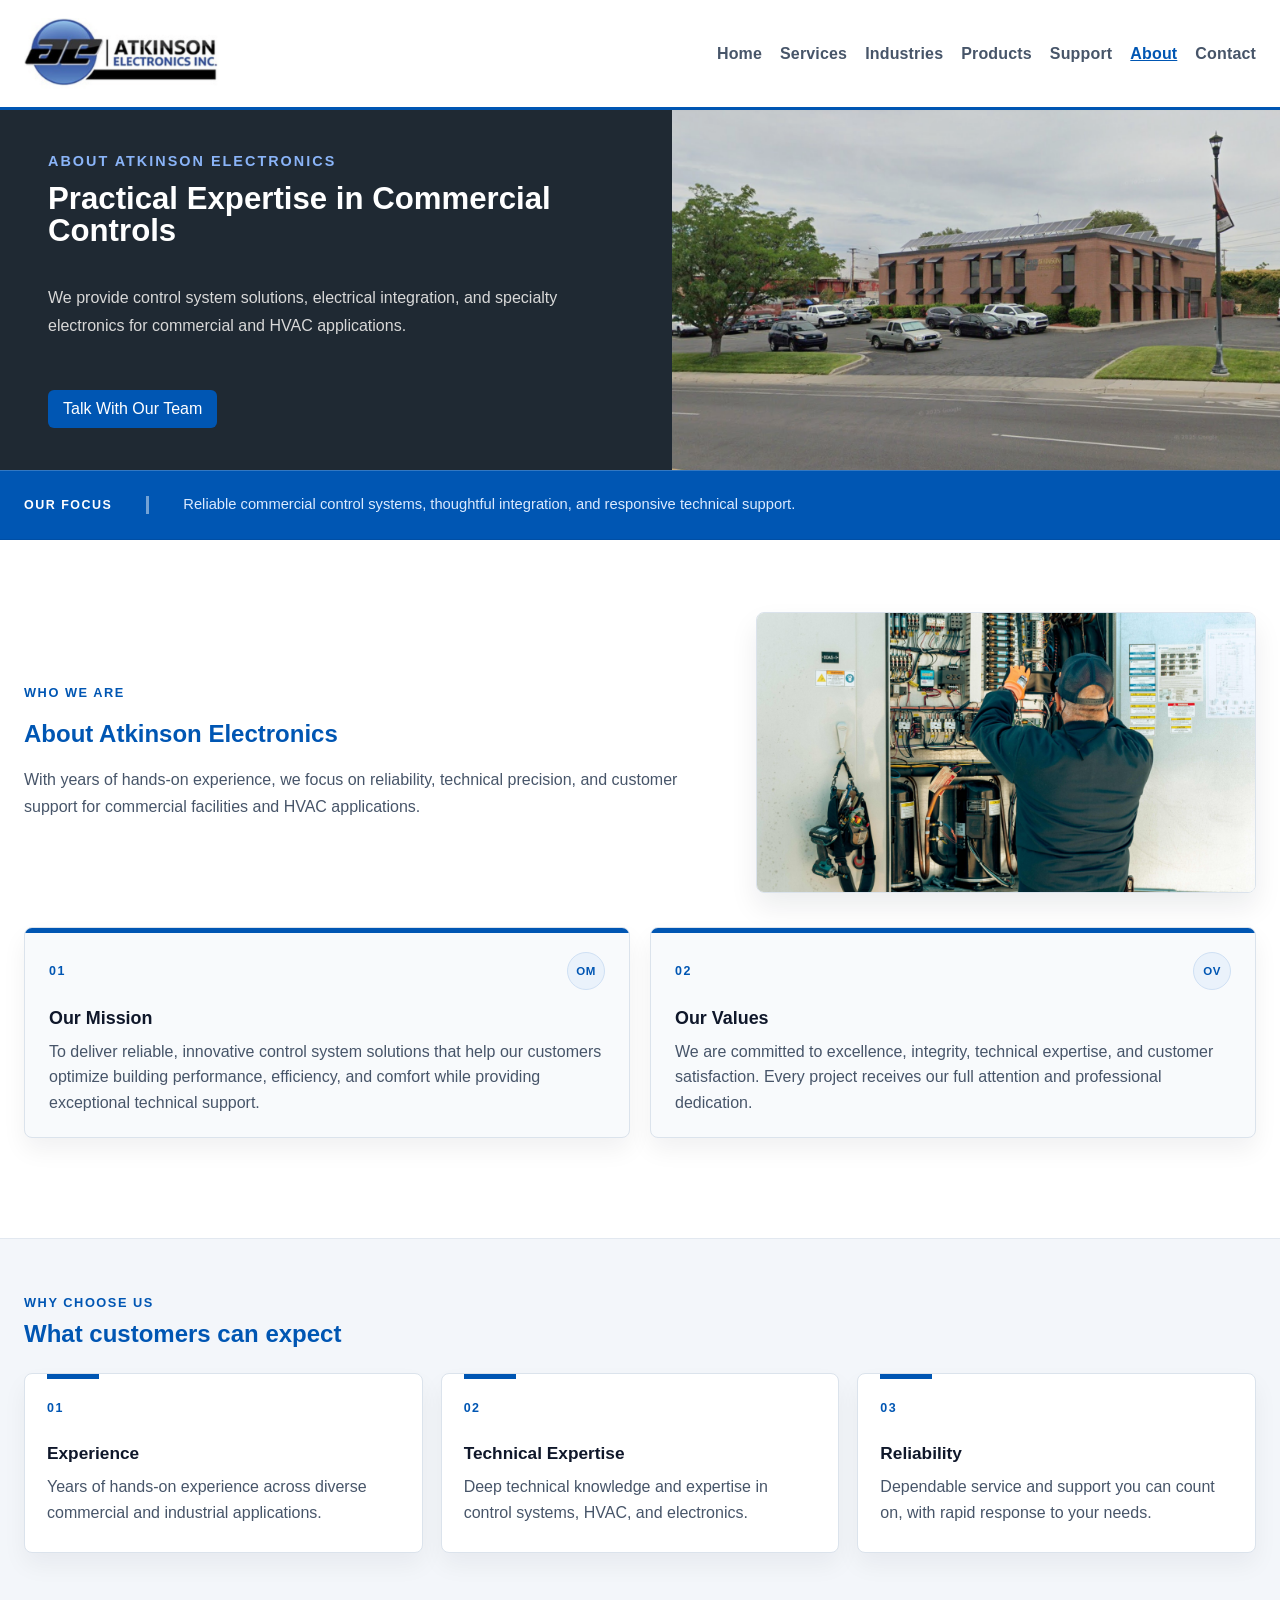
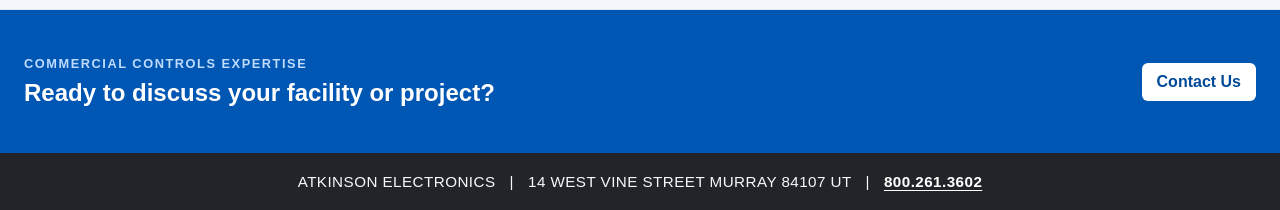
==== commit 3decd398: "changes to make it more efficient as well as added formspree" ====
--- a/about.html
+++ b/about.html
@@ -3,19 +3,21 @@
 <head>
   <meta charset="UTF-8" />
   <meta name="viewport" content="width=device-width, initial-scale=1.0"/>
-  <title>About - Atkinson Electronics</title>
+  <meta name="description" content="Learn about Atkinson Electronics and our practical experience in commercial HVAC controls, electrical integration, and specialty electronics.">
+  <title>About Atkinson Electronics | Commercial Controls</title>
   <link rel="stylesheet" href="styles.css">
 </head>
 <body class="interior-page about-page">
+  <a class="skip-link" href="#main-content">Skip to main content</a>
   <div class="container">
     <header class="topbar">
       <div class="brand-row">
-        <a href="index.html"><img src="images/logo.png" alt="Atkinson Electronics Logo" class="logo"></a>
+        <a href="index.html"><img src="images/logo.png" alt="Atkinson Electronics Logo" class="logo" width="510" height="182" decoding="async"></a>
       </div>
       <button class="nav-toggle" type="button" aria-expanded="false" aria-controls="site-nav">
         Menu
       </button>
-      <nav class="nav" id="site-nav">
+      <nav class="nav" id="site-nav" aria-label="Primary navigation">
         <a href="index.html" class="nav-item">Home</a>
         <a href="services.html" class="nav-item">Services</a>
         <a href="industries.html" class="nav-item">Industries</a>
@@ -26,6 +28,7 @@
       </nav>
     </header>
 
+    <main id="main-content">
     <section class="section hero-section interior-hero">
       <div class="hero-copy">
         <div class="eyebrow">About Atkinson Electronics</div>
@@ -36,7 +39,7 @@
         </div>
       </div>
       <div class="hero-image">
-        <img src="images/atkinson-building.png" alt="Atkinson Electronics building in Murray, Utah">
+        <img src="images/atkinson-building.png" alt="Atkinson Electronics building in Murray, Utah" width="1930" height="890" decoding="async" fetchpriority="high">
       </div>
     </section>
 
@@ -55,7 +58,7 @@
           <p class="section-intro">With years of hands-on experience, we focus on reliability, technical precision, and customer support for commercial facilities and HVAC applications.</p>
         </div>
         <figure class="services-overview-media">
-          <img src="images/tech-panel.jpg" alt="Technician working with commercial control panel equipment">
+          <img src="images/tech-panel.jpg" alt="Technician working with commercial control panel equipment" width="2560" height="1707" loading="lazy" decoding="async">
         </figure>
       </div>
 
@@ -105,9 +108,10 @@
         <a href="contact.html" class="btn btn-light">Contact Us</a>
       </div>
     </section>
+    </main>
 
     <footer class="site-footer">
-      <p class="footer-text">ATKINSON ELECTRONICS &nbsp; | &nbsp; 14 WEST VINE STREET MURRAY 84107 UT &nbsp; | &nbsp; 800.261.3602</p>
+      <p class="footer-text">ATKINSON ELECTRONICS &nbsp; | &nbsp; 14 WEST VINE STREET MURRAY 84107 UT &nbsp; | &nbsp; <a href="tel:+18002613602">800.261.3602</a></p>
     </footer>
   </div>
   <script src="script.js"></script>
--- a/styles.css
+++ b/styles.css
@@ -8,6 +8,37 @@
 
 * {
   box-sizing: border-box;
+}
+
+.skip-link {
+  position: fixed;
+  top: 12px;
+  left: 12px;
+  z-index: 1000;
+  padding: 12px 16px;
+  background: #ffffff;
+  border: 2px solid #0056b3;
+  border-radius: 6px;
+  color: #0056b3;
+  font-weight: 700;
+  text-decoration: none;
+  transform: translateY(-160%);
+}
+
+.skip-link:focus {
+  transform: translateY(0);
+}
+
+a:focus-visible,
+button:focus-visible,
+input:focus-visible,
+select:focus-visible,
+textarea:focus-visible,
+summary:focus-visible,
+[tabindex]:focus-visible {
+  outline: 3px solid #111827;
+  outline-offset: 3px;
+  box-shadow: 0 0 0 2px #ffffff;
 }
 
 img {
@@ -649,6 +680,12 @@
   overflow-wrap: anywhere;
 }
 
+.footer-text a {
+  color: #ffffff;
+  font-weight: 700;
+  text-underline-offset: 3px;
+}
+
 /* Full-width page bands keep content aligned to the same readable measure. */
 .home-page,
 .interior-page {
@@ -1044,12 +1081,23 @@
 }
 
 .contact-heading {
-  margin-bottom: 28px;
+  max-width: 760px;
+  margin-bottom: 32px;
 }
 
 .contact-heading h2,
 .contact-form-intro h2 {
   margin-top: 0;
+}
+
+.contact-heading h2 {
+  margin-bottom: 12px;
+}
+
+.contact-heading > p:last-child {
+  margin: 0;
+  color: #475569;
+  line-height: 1.7;
 }
 
 .contact-info {
@@ -1064,9 +1112,10 @@
   min-height: 170px;
   padding: 26px 24px;
   overflow: hidden;
-  background: #f8fafc;
+  background: #ffffff;
   border: 1px solid #dbe3ec;
   border-radius: 8px;
+  box-shadow: 0 12px 24px rgba(15, 23, 42, 0.05);
 }
 
 .contact-info-item::before {
@@ -1093,11 +1142,17 @@
   font-weight: 700;
 }
 
+.contact-info-link {
+  font-size: 1.08rem;
+  text-decoration-thickness: 1px;
+  text-underline-offset: 3px;
+}
+
 .contact-form-layout {
   display: grid;
-  grid-template-columns: minmax(0, 0.75fr) minmax(360px, 1fr);
-  gap: 48px;
-  padding: 48px;
+  grid-template-columns: minmax(240px, 0.58fr) minmax(480px, 1.42fr);
+  gap: 52px;
+  padding: 52px;
   border: 1px solid #e2e8f0;
   border-radius: 8px;
 }
@@ -1105,17 +1160,46 @@
 .contact-form-intro p:last-child {
   color: #475569;
   line-height: 1.7;
+}
+
+.contact-response-note {
+  margin-top: 26px;
+  padding-top: 22px;
+  border-top: 1px solid #cbd5e1;
+}
+
+.contact-response-note a {
+  color: #0056b3;
+  font-weight: 700;
 }
 
 .form-container {
   padding: 30px;
   background: #ffffff;
   border: 1px solid #dbe3ec;
-  border-radius: 8px;
+  border-radius: 10px;
+  box-shadow: 0 16px 32px rgba(15, 23, 42, 0.07);
+}
+
+.form-required-note {
+  margin: 0 0 20px;
+  color: #64748b;
+  font-size: 0.85rem;
+  text-align: right;
+}
+
+.form-grid {
+  display: grid;
+  grid-template-columns: repeat(2, minmax(0, 1fr));
+  gap: 20px;
+}
+
+.form-group-full {
+  grid-column: 1 / -1;
 }
 
 .form-group {
-  margin-bottom: 20px;
+  margin: 0;
 }
 
 .form-group label {
@@ -1151,7 +1235,29 @@
 
 .form-submit {
   width: 100%;
-  margin: 0;
+  margin: 24px 0 0;
+  padding: 13px 18px;
+  font-weight: 700;
+}
+
+.form-submit:disabled {
+  cursor: wait;
+  opacity: 0.7;
+}
+
+.form-status {
+  min-height: 1.5em;
+  margin: 14px 0 0;
+  font-weight: 600;
+  line-height: 1.5;
+}
+
+.form-status-success {
+  color: #176b3a;
+}
+
+.form-status-error {
+  color: #a61b1b;
 }
 
 .process-step {
@@ -1452,6 +1558,18 @@
     padding: 22px 18px;
   }
 
+  .form-grid {
+    grid-template-columns: 1fr;
+  }
+
+  .form-group-full {
+    grid-column: auto;
+  }
+
+  .form-required-note {
+    text-align: left;
+  }
+
   .support-label {
     margin-bottom: 14px;
   }
@@ -1546,3 +1664,14 @@
     line-height: 1.6;
   }
 }
+
+@media (prefers-reduced-motion: reduce) {
+  *,
+  *::before,
+  *::after {
+    scroll-behavior: auto !important;
+    transition-duration: 0.01ms !important;
+    animation-duration: 0.01ms !important;
+    animation-iteration-count: 1 !important;
+  }
+}
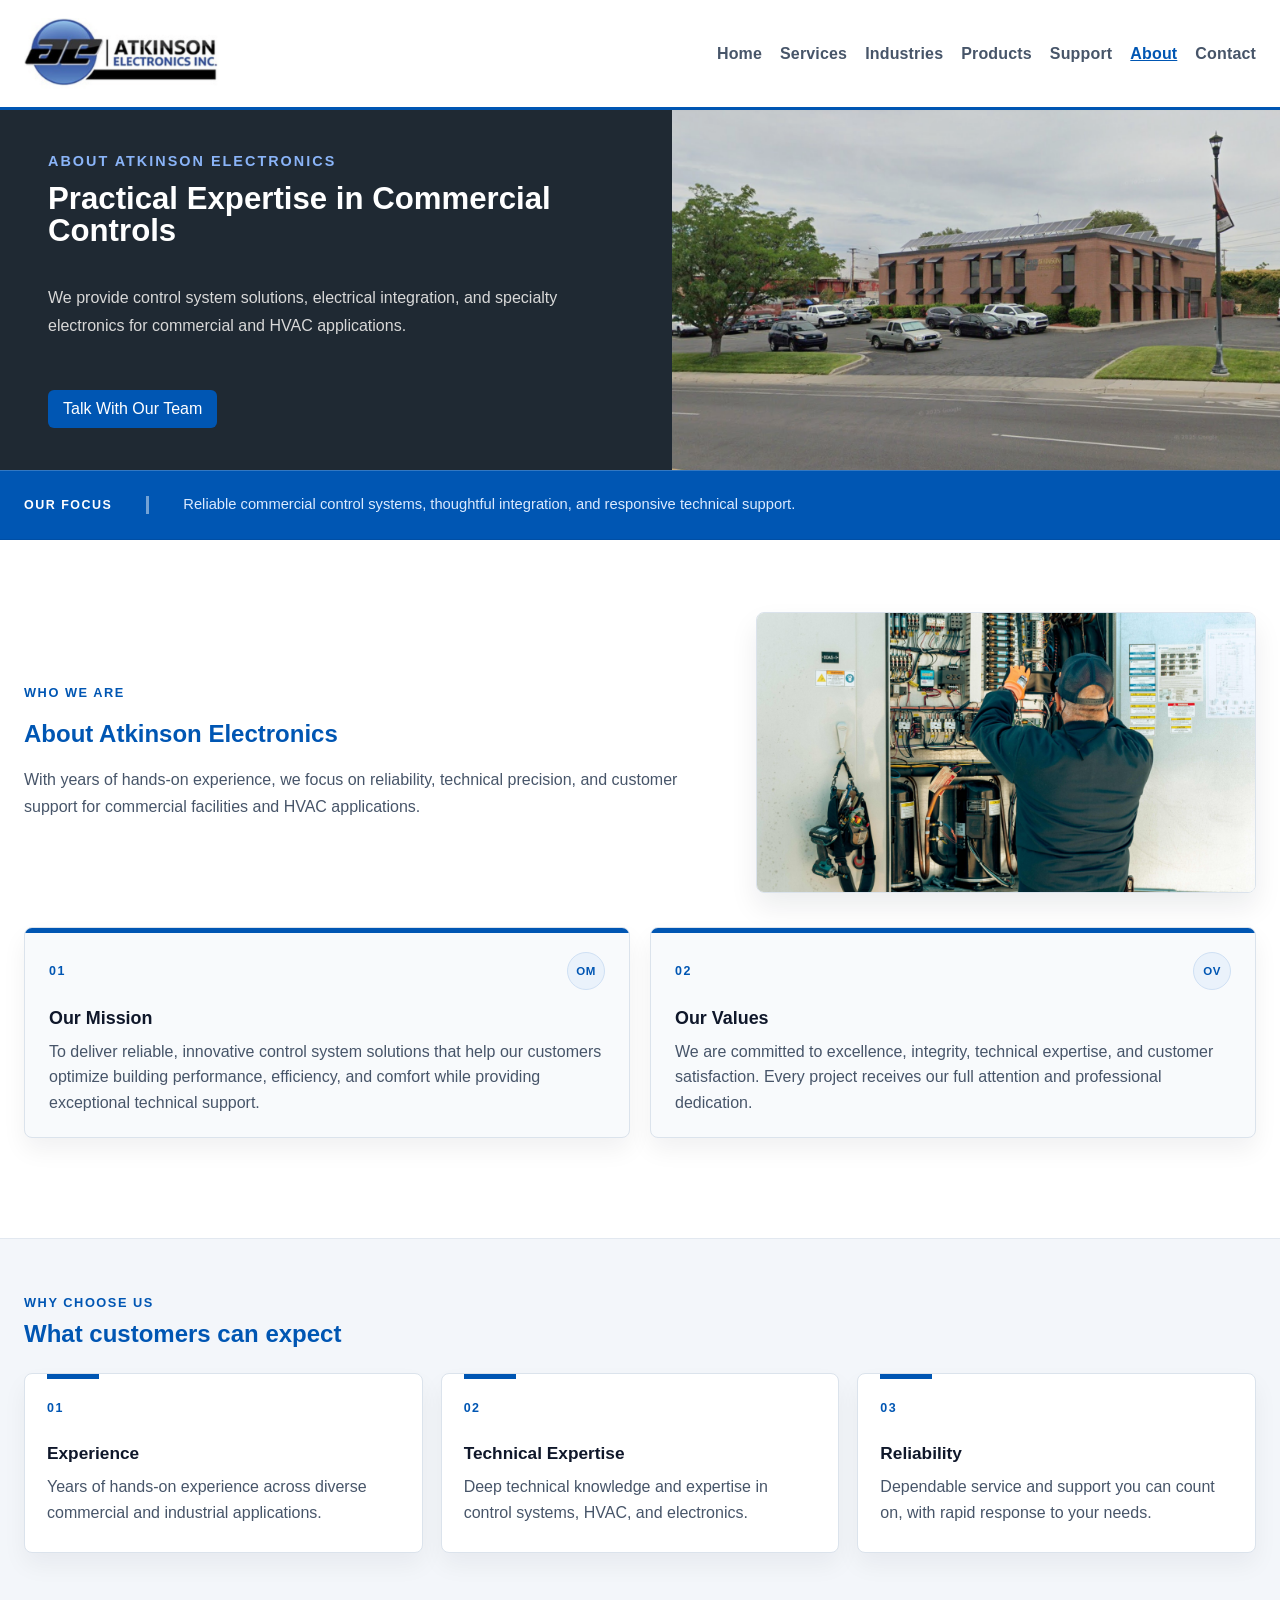
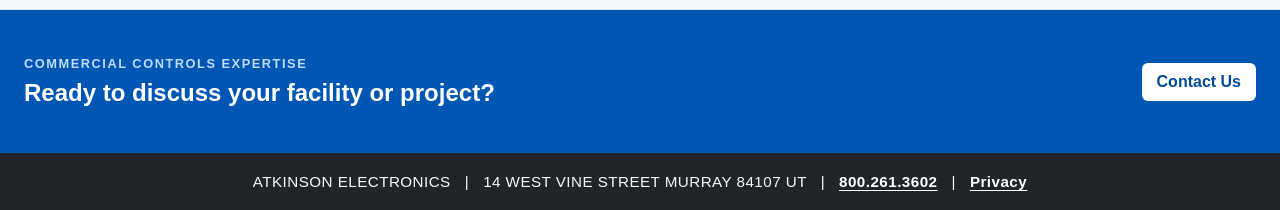
==== commit dc004bc5: "added privicy policy" ====
--- a/about.html
+++ b/about.html
@@ -111,7 +111,7 @@
     </main>
 
     <footer class="site-footer">
-      <p class="footer-text">ATKINSON ELECTRONICS &nbsp; | &nbsp; 14 WEST VINE STREET MURRAY 84107 UT &nbsp; | &nbsp; <a href="tel:+18002613602">800.261.3602</a></p>
+      <p class="footer-text">ATKINSON ELECTRONICS &nbsp; | &nbsp; 14 WEST VINE STREET MURRAY 84107 UT &nbsp; | &nbsp; <a href="tel:+18002613602">800.261.3602</a> &nbsp; | &nbsp; <a href="privacy.html">Privacy</a></p>
     </footer>
   </div>
   <script src="script.js"></script>
--- a/styles.css
+++ b/styles.css
@@ -1260,6 +1260,51 @@
   color: #a61b1b;
 }
 
+.form-privacy-note {
+  margin: 14px 0 0;
+  color: #64748b;
+  font-size: 0.82rem;
+  line-height: 1.55;
+}
+
+.form-privacy-note a {
+  color: #0056b3;
+}
+
+.privacy-section {
+  padding: 72px 0;
+}
+
+.privacy-inner {
+  max-width: 860px;
+}
+
+.privacy-inner h1 {
+  margin: 0 0 8px;
+  font-size: 2.4rem;
+}
+
+.privacy-updated {
+  margin: 0 0 40px;
+  color: #64748b;
+}
+
+.privacy-inner h2 {
+  margin: 34px 0 10px;
+  color: #0f172a;
+  font-size: 1.25rem;
+}
+
+.privacy-inner p {
+  color: #475569;
+  line-height: 1.75;
+}
+
+.privacy-inner a {
+  color: #0056b3;
+  font-weight: 600;
+}
+
 .process-step {
   position: relative;
   min-height: 180px;
@@ -1546,6 +1591,10 @@
     padding: 44px 0;
   }
 
+  .privacy-section {
+    padding: 44px 0;
+  }
+
   .contact-info {
     grid-template-columns: 1fr;
   }
